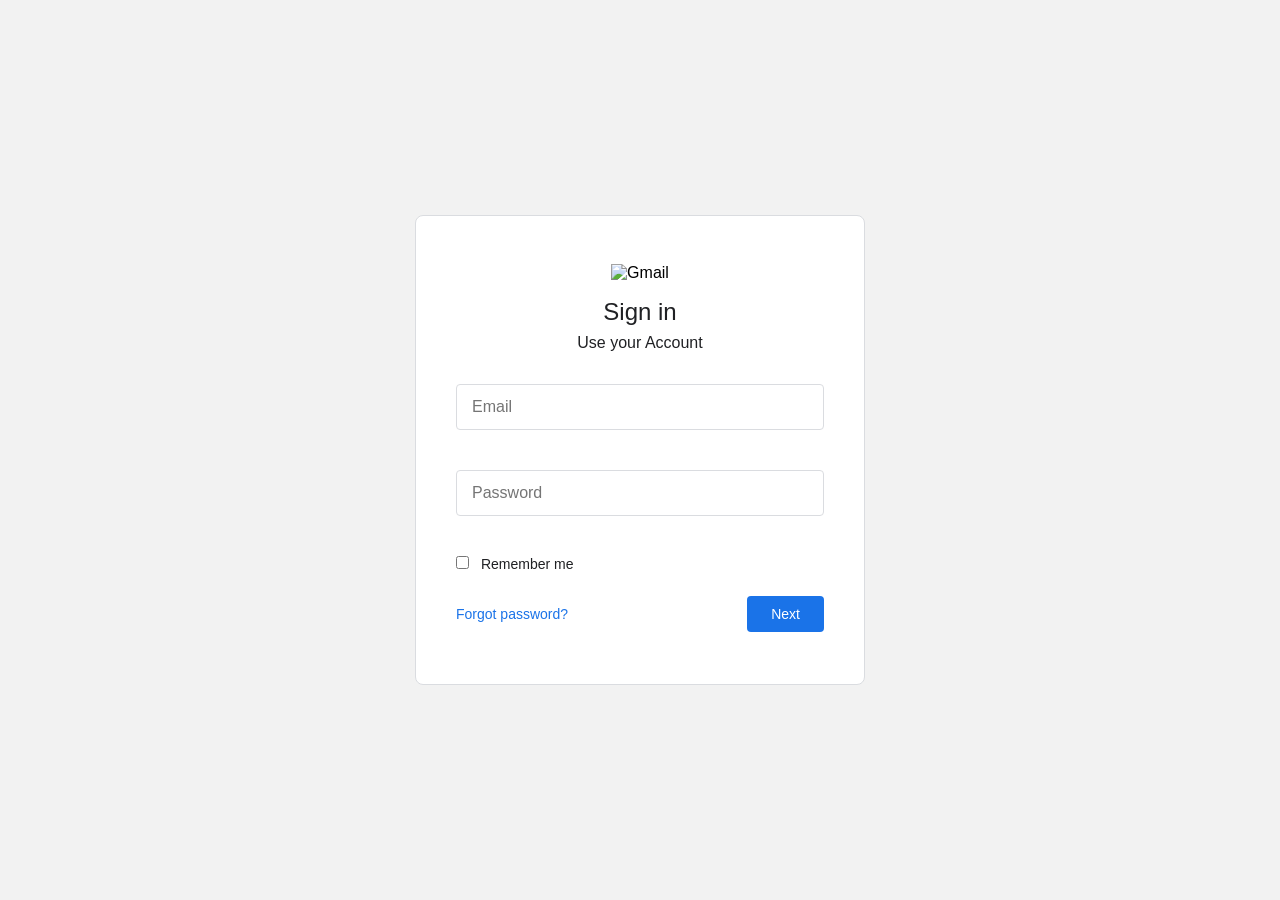
==== index.html @ 9d53e98c "Add login page with validation and session storage" ====
<!DOCTYPE html>
<html lang="en">
<head>
  <meta charset="UTF-8">
  <meta name="viewport" content="width=device-width, initial-scale=1.0">
  <title>Gmail Clone - Sign In</title>
  <link rel="stylesheet" href="css/login.css">
</head>
<body>

  <div class="login-container">
    <div class="login-box">
      <img src="assets/icons/gmail-logo.png" alt="Gmail" class="logo">
      <h1>Sign in</h1>
      <p class="subtitle">Use your Account</p>

      <form id="loginForm">
        <div class="input-group">
          <input type="email" id="email" placeholder="Email" required>
          <span class="error-message" id="emailError"></span>
        </div>

        <div class="input-group">
          <input type="password" id="password" placeholder="Password" required>
          <span class="error-message" id="passwordError"></span>
        </div>

        <div class="remember-me">
          <input type="checkbox" id="rememberMe">
          <label for="rememberMe">Remember me</label>
        </div>

        <div class="login-actions">
          <a href="#" class="forgot-link">Forgot password?</a>
          <button type="submit" id="loginBtn">Next</button>
        </div>
      </form>

      <p id="loginStatus" class="status-message"></p>
    </div>
  </div>

  <script src="js/login.js"></script>
</body>
</html>
---- css/login.css ----
* {
  margin: 0;
  padding: 0;
  box-sizing: border-box;
  font-family: 'Segoe UI', Arial, sans-serif;
}

body {
  background: #f2f2f2;
  height: 100vh;
  display: flex;
  align-items: center;
  justify-content: center;
}

.login-container {
  display: flex;
  align-items: center;
  justify-content: center;
  width: 100%;
}

.login-box {
  background: #fff;
  border: 1px solid #dadce0;
  border-radius: 8px;
  padding: 48px 40px 36px;
  width: 450px;
  text-align: center;
}

.logo {
  width: 75px;
  margin-bottom: 16px;
}

.login-box h1 {
  font-size: 24px;
  font-weight: 400;
  color: #202124;
  margin-bottom: 8px;
}

.subtitle {
  font-size: 16px;
  color: #202124;
  margin-bottom: 32px;
}

.input-group {
  margin-bottom: 20px;
  text-align: left;
}

.input-group input {
  width: 100%;
  padding: 13px 15px;
  border: 1px solid #dadce0;
  border-radius: 4px;
  font-size: 16px;
  outline: none;
}

.input-group input:focus {
  border: 2px solid #1a73e8;
}

.error-message {
  color: #d93025;
  font-size: 13px;
  display: block;
  margin-top: 4px;
  min-height: 16px;
}

.remember-me {
  text-align: left;
  margin-bottom: 24px;
  font-size: 14px;
  color: #202124;
}

.remember-me input {
  margin-right: 8px;
}

.login-actions {
  display: flex;
  justify-content: space-between;
  align-items: center;
}

.forgot-link {
  color: #1a73e8;
  font-size: 14px;
  text-decoration: none;
}

#loginBtn {
  background: #1a73e8;
  color: #fff;
  border: none;
  padding: 10px 24px;
  border-radius: 4px;
  font-size: 14px;
  font-weight: 500;
  cursor: pointer;
}

#loginBtn:hover {
  background: #1765cc;
}

.status-message {
  margin-top: 16px;
  font-size: 14px;
  color: #d93025;
}
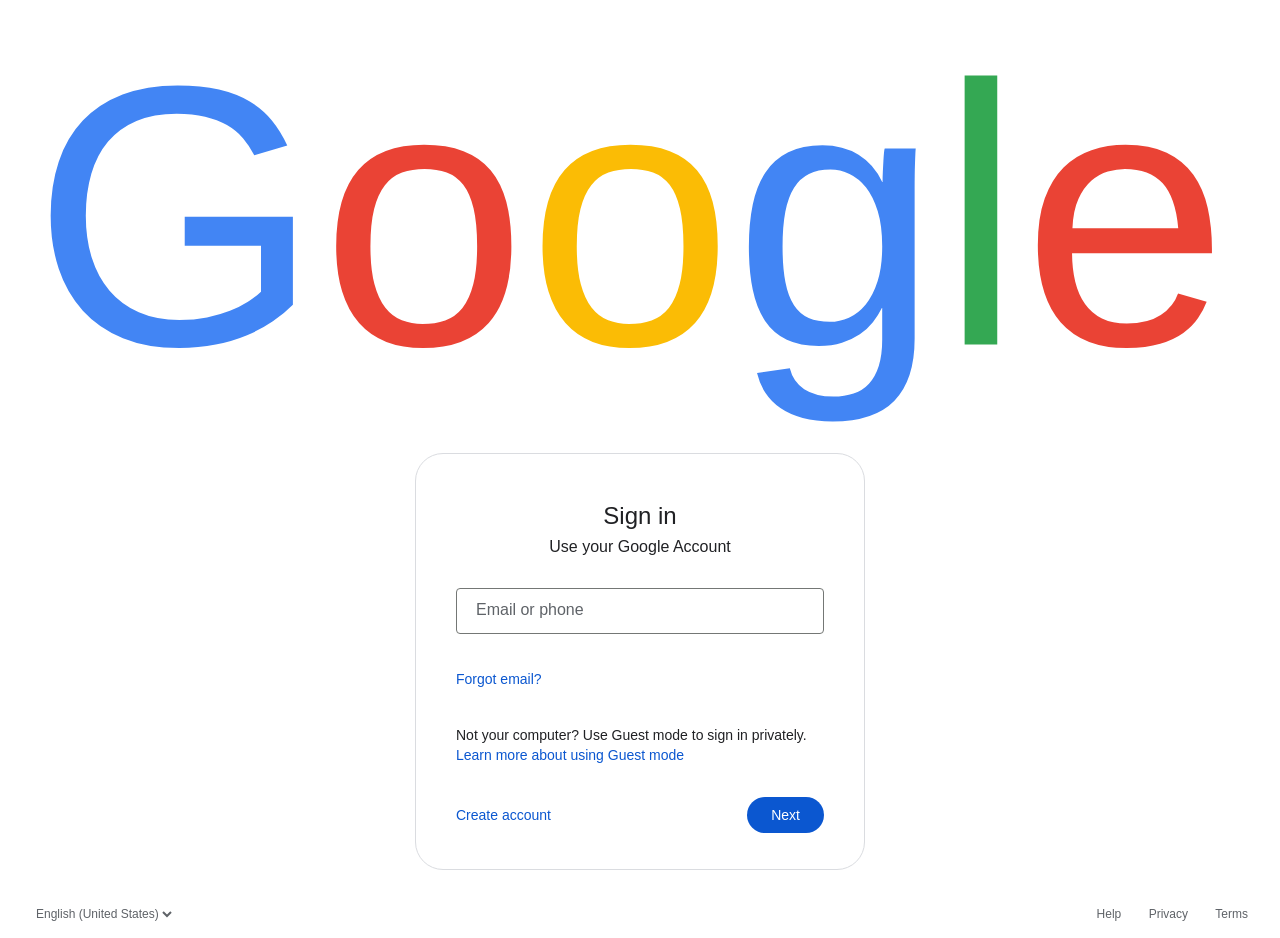
==== commit c097f54c: "Initial Gmail clone build" ====
--- a/index.html
+++ b/index.html
@@ -1,45 +1,83 @@
 <!DOCTYPE html>
 <html lang="en">
 <head>
-  <meta charset="UTF-8">
-  <meta name="viewport" content="width=device-width, initial-scale=1.0">
-  <title>Gmail Clone - Sign In</title>
-  <link rel="stylesheet" href="css/login.css">
+<meta charset="UTF-8" />
+<meta name="viewport" content="width=device-width, initial-scale=1.0" />
+<title>Sign in - Gmail Clone</title>
+<link rel="stylesheet" href="css/login.css" />
 </head>
 <body>
 
-  <div class="login-container">
-    <div class="login-box">
-      <img src="assets/icons/gmail-logo.png" alt="Gmail" class="logo">
+  <header class="login-header">
+    <svg class="google-logo" viewBox="0 0 74 24" xmlns="http://www.w3.org/2000/svg" aria-label="Google">
+      <text x="0" y="19" font-family="Product Sans, Arial, sans-serif" font-size="22">
+        <tspan fill="#4285F4">G</tspan><tspan fill="#EA4335">o</tspan><tspan fill="#FBBC05">o</tspan><tspan fill="#4285F4">g</tspan><tspan fill="#34A853">l</tspan><tspan fill="#EA4335">e</tspan>
+      </text>
+    </svg>
+  </header>
+
+  <main class="login-card" id="loginCard">
+
+    <!-- STEP 1: Email -->
+    <section class="step" id="stepEmail">
       <h1>Sign in</h1>
-      <p class="subtitle">Use your Account</p>
+      <p class="subtitle">Use your Google Account</p>
 
-      <form id="loginForm">
-        <div class="input-group">
-          <input type="email" id="email" placeholder="Email" required>
-          <span class="error-message" id="emailError"></span>
-        </div>
+      <div class="field">
+        <input type="email" id="emailInput" placeholder=" " autocomplete="username" />
+        <label for="emailInput">Email or phone</label>
+      </div>
+      <span class="error-msg" id="emailError"></span>
 
-        <div class="input-group">
-          <input type="password" id="password" placeholder="Password" required>
-          <span class="error-message" id="passwordError"></span>
-        </div>
+      <a href="#" class="link-btn">Forgot email?</a>
 
-        <div class="remember-me">
-          <input type="checkbox" id="rememberMe">
-          <label for="rememberMe">Remember me</label>
-        </div>
+      <p class="privacy-note">
+        Not your computer? Use Guest mode to sign in privately.
+        <a href="#">Learn more about using Guest mode</a>
+      </p>
 
-        <div class="login-actions">
-          <a href="#" class="forgot-link">Forgot password?</a>
-          <button type="submit" id="loginBtn">Next</button>
-        </div>
-      </form>
+      <div class="actions">
+        <a href="#" class="text-btn">Create account</a>
+        <button class="next-btn" id="nextBtn">Next</button>
+      </div>
+    </section>
 
-      <p id="loginStatus" class="status-message"></p>
+    <!-- STEP 2: Password -->
+    <section class="step hidden" id="stepPassword">
+      <h1>Welcome</h1>
+      <p class="subtitle" id="userChip"></p>
+
+      <div class="field">
+        <input type="password" id="passwordInput" placeholder=" " autocomplete="current-password" />
+        <label for="passwordInput">Enter your password</label>
+      </div>
+      <span class="error-msg" id="passError"></span>
+
+      <label class="show-pass">
+        <input type="checkbox" id="showPassword" /> Show password
+      </label>
+
+      <div class="actions">
+        <a href="#" class="text-btn" id="backBtn">Back</a>
+        <button class="next-btn" id="signInBtn">Sign in</button>
+      </div>
+
+      <p class="hint">Demo: any password with 4+ characters works.</p>
+    </section>
+
+  </main>
+
+  <footer class="login-footer">
+    <select class="lang-select">
+      <option>English (United States)</option>
+    </select>
+    <div class="footer-links">
+      <a href="#">Help</a>
+      <a href="#">Privacy</a>
+      <a href="#">Terms</a>
     </div>
-  </div>
+  </footer>
 
   <script src="js/login.js"></script>
 </body>
-</html>+</html>
--- a/css/login.css
+++ b/css/login.css
@@ -1,118 +1,188 @@
-* {
+* { box-sizing: border-box; }
+
+body {
   margin: 0;
-  padding: 0;
-  box-sizing: border-box;
-  font-family: 'Segoe UI', Arial, sans-serif;
+  font-family: "Google Sans", Roboto, Arial, sans-serif;
+  background: #fff;
+  color: #202124;
+  min-height: 100vh;
+  display: flex;
+  flex-direction: column;
 }
 
-body {
-  background: #f2f2f2;
-  height: 100vh;
+.login-header {
+  padding: 24px 0 0 32px;
+}
+
+.login-card {
+  flex: 1;
   display: flex;
   align-items: center;
   justify-content: center;
+  padding: 20px;
 }
 
-.login-container {
-  display: flex;
-  align-items: center;
-  justify-content: center;
-  width: 100%;
+.step {
+  width: 450px;
+  max-width: 100%;
+  border: 1px solid #dadce0;
+  border-radius: 28px;
+  padding: 48px 40px 36px;
+  animation: fadeIn 0.25s ease;
 }
 
-.login-box {
-  background: #fff;
-  border: 1px solid #dadce0;
-  border-radius: 8px;
-  padding: 48px 40px 36px;
-  width: 450px;
+.step.hidden { display: none; }
+
+@keyframes fadeIn {
+  from { opacity: 0; transform: translateY(6px); }
+  to { opacity: 1; transform: translateY(0); }
+}
+
+.step h1 {
+  font-size: 24px;
+  font-weight: 400;
+  margin: 0 0 8px;
   text-align: center;
 }
 
-.logo {
-  width: 75px;
-  margin-bottom: 16px;
-}
-
-.login-box h1 {
-  font-size: 24px;
-  font-weight: 400;
-  color: #202124;
-  margin-bottom: 8px;
-}
-
 .subtitle {
+  text-align: center;
   font-size: 16px;
-  color: #202124;
-  margin-bottom: 32px;
-}
-
-.input-group {
-  margin-bottom: 20px;
-  text-align: left;
-}
-
-.input-group input {
-  width: 100%;
-  padding: 13px 15px;
-  border: 1px solid #dadce0;
-  border-radius: 4px;
-  font-size: 16px;
-  outline: none;
-}
-
-.input-group input:focus {
-  border: 2px solid #1a73e8;
-}
-
-.error-message {
-  color: #d93025;
-  font-size: 13px;
-  display: block;
-  margin-top: 4px;
-  min-height: 16px;
-}
-
-.remember-me {
-  text-align: left;
-  margin-bottom: 24px;
-  font-size: 14px;
+  margin: 0 0 32px;
   color: #202124;
 }
 
-.remember-me input {
-  margin-right: 8px;
+.field {
+  position: relative;
+  margin-bottom: 6px;
 }
 
-.login-actions {
-  display: flex;
-  justify-content: space-between;
-  align-items: center;
+.field input {
+  width: 100%;
+  padding: 13px 15px;
+  font-size: 16px;
+  border: 1px solid #747775;
+  border-radius: 4px;
+  outline: none;
+  background: transparent;
 }
 
-.forgot-link {
-  color: #1a73e8;
-  font-size: 14px;
-  text-decoration: none;
+.field input:focus {
+  border: 2px solid #0b57d0;
+  padding: 12px 14px;
 }
 
-#loginBtn {
-  background: #1a73e8;
+.field label {
+  position: absolute;
+  left: 16px;
+  top: 13px;
+  font-size: 16px;
+  color: #5f6368;
+  background: #fff;
+  padding: 0 4px;
+  pointer-events: none;
+  transition: 0.15s ease all;
+}
+
+.field input:focus + label,
+.field input:not(:placeholder-shown) + label {
+  top: -9px;
+  font-size: 12px;
+  color: #0b57d0;
+}
+
+.error-msg {
+  display: block;
+  min-height: 18px;
+  color: #d93025;
+  font-size: 12px;
+  margin: 4px 0 12px 4px;
+}
+
+.link-btn {
+  display: inline-block;
+  color: #0b57d0;
+  text-decoration: none;
+  font-size: 14px;
+  font-weight: 500;
+  margin-bottom: 24px;
+}
+.link-btn:hover { text-decoration: underline; }
+
+.privacy-note {
+  font-size: 14px;
+  color: #202124;
+  line-height: 20px;
+  margin-bottom: 32px;
+}
+.privacy-note a { color: #0b57d0; text-decoration: none; }
+.privacy-note a:hover { text-decoration: underline; }
+
+.actions {
+  display: flex;
+  align-items: center;
+  justify-content: space-between;
+}
+
+.text-btn {
+  color: #0b57d0;
+  text-decoration: none;
+  font-size: 14px;
+  font-weight: 500;
+}
+.text-btn:hover { text-decoration: underline; }
+
+.next-btn {
+  background: #0b57d0;
   color: #fff;
   border: none;
+  border-radius: 20px;
   padding: 10px 24px;
-  border-radius: 4px;
   font-size: 14px;
   font-weight: 500;
   cursor: pointer;
 }
+.next-btn:hover { background: #0842a0; box-shadow: 0 1px 3px rgba(0,0,0,.3); }
 
-#loginBtn:hover {
-  background: #1765cc;
+.show-pass {
+  display: flex;
+  align-items: center;
+  gap: 8px;
+  font-size: 14px;
+  margin: 8px 0 32px;
 }
 
-.status-message {
-  margin-top: 16px;
-  font-size: 14px;
-  color: #d93025;
-}+.hint {
+  font-size: 12px;
+  color: #5f6368;
+  text-align: center;
+  margin-top: 24px;
+}
+
+.login-footer {
+  display: flex;
+  justify-content: space-between;
+  align-items: center;
+  padding: 16px 32px;
+  font-size: 12px;
+  color: #5f6368;
+}
+
+.lang-select {
+  border: none;
+  background: transparent;
+  color: #5f6368;
+  font-size: 12px;
+}
+
+.footer-links a {
+  color: #5f6368;
+  text-decoration: none;
+  margin-left: 24px;
+}
+.footer-links a:hover { text-decoration: underline; }
+
+@media (max-width: 500px) {
+  .step { padding: 32px 20px; border: none; }
+  .footer-links a { margin-left: 12px; }
+}
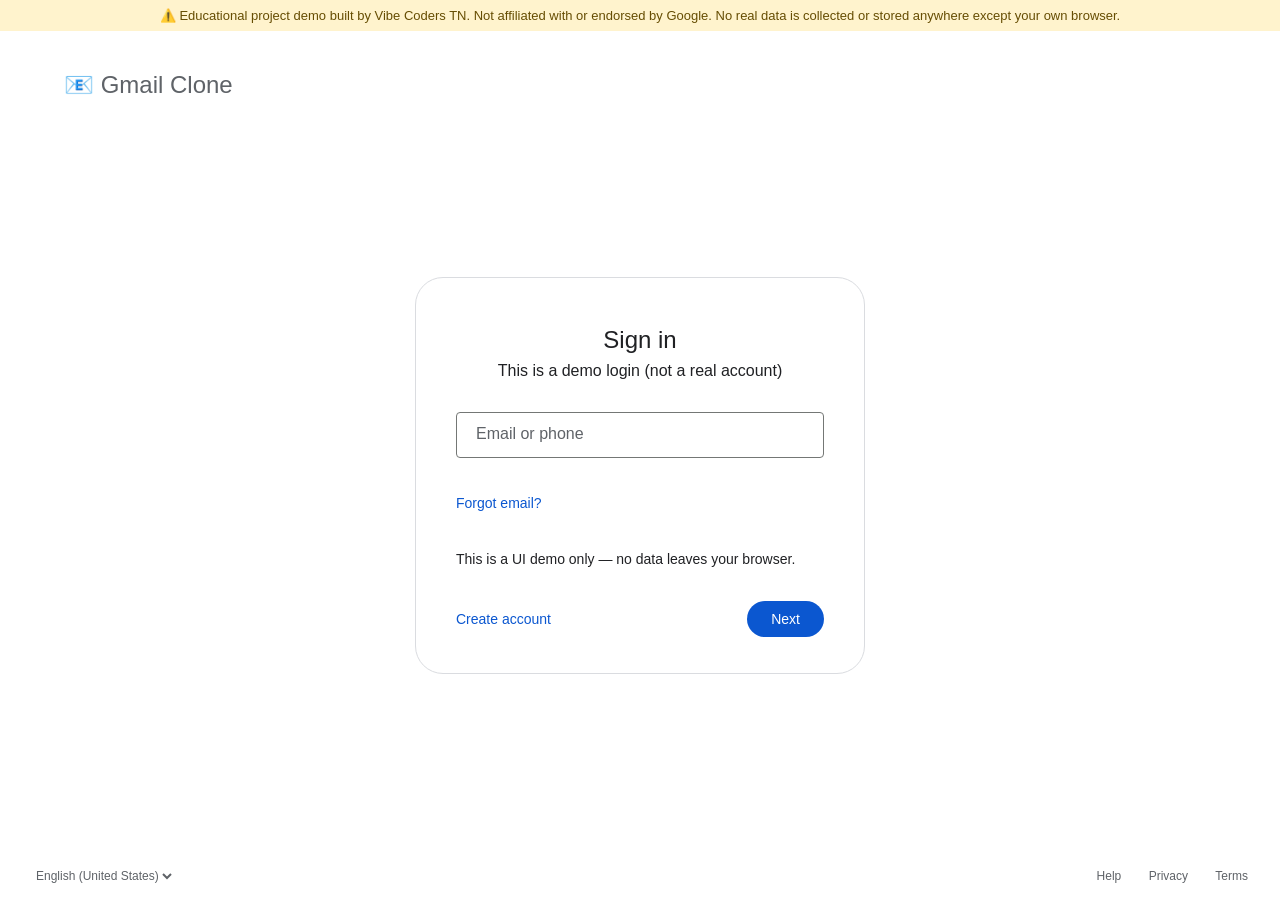
==== commit 931e86ca: "Remove Google branding to avoid phishing false-positive" ====
--- a/index.html
+++ b/index.html
@@ -3,17 +3,19 @@
 <head>
 <meta charset="UTF-8" />
 <meta name="viewport" content="width=device-width, initial-scale=1.0" />
-<title>Sign in - Gmail Clone</title>
+<title>Sign in - Gmail Clone (Student Demo)</title>
 <link rel="stylesheet" href="css/login.css" />
 </head>
 <body>
 
+  <div style="background:#fff3cd;color:#664d03;text-align:center;padding:8px;font-size:13px;">
+    ⚠️ Educational project demo built by Vibe Coders TN. Not affiliated with or endorsed by Google. No real data is collected or stored anywhere except your own browser.
+  </div>
+
   <header class="login-header">
-    <svg class="google-logo" viewBox="0 0 74 24" xmlns="http://www.w3.org/2000/svg" aria-label="Google">
-      <text x="0" y="19" font-family="Product Sans, Arial, sans-serif" font-size="22">
-        <tspan fill="#4285F4">G</tspan><tspan fill="#EA4335">o</tspan><tspan fill="#FBBC05">o</tspan><tspan fill="#4285F4">g</tspan><tspan fill="#34A853">l</tspan><tspan fill="#EA4335">e</tspan>
-      </text>
-    </svg>
+    <h2 style="margin:16px 0 0 32px;font-weight:500;color:#5f6368;font-family:Roboto,Arial,sans-serif;">
+      📧 Gmail Clone
+    </h2>
   </header>
 
   <main class="login-card" id="loginCard">
@@ -21,7 +23,7 @@
     <!-- STEP 1: Email -->
     <section class="step" id="stepEmail">
       <h1>Sign in</h1>
-      <p class="subtitle">Use your Google Account</p>
+      <p class="subtitle">This is a demo login (not a real account)</p>
 
       <div class="field">
         <input type="email" id="emailInput" placeholder=" " autocomplete="username" />
@@ -32,8 +34,7 @@
       <a href="#" class="link-btn">Forgot email?</a>
 
       <p class="privacy-note">
-        Not your computer? Use Guest mode to sign in privately.
-        <a href="#">Learn more about using Guest mode</a>
+        This is a UI demo only — no data leaves your browser.
       </p>
 
       <div class="actions">
@@ -80,4 +81,4 @@
 
   <script src="js/login.js"></script>
 </body>
-</html>
+</html>
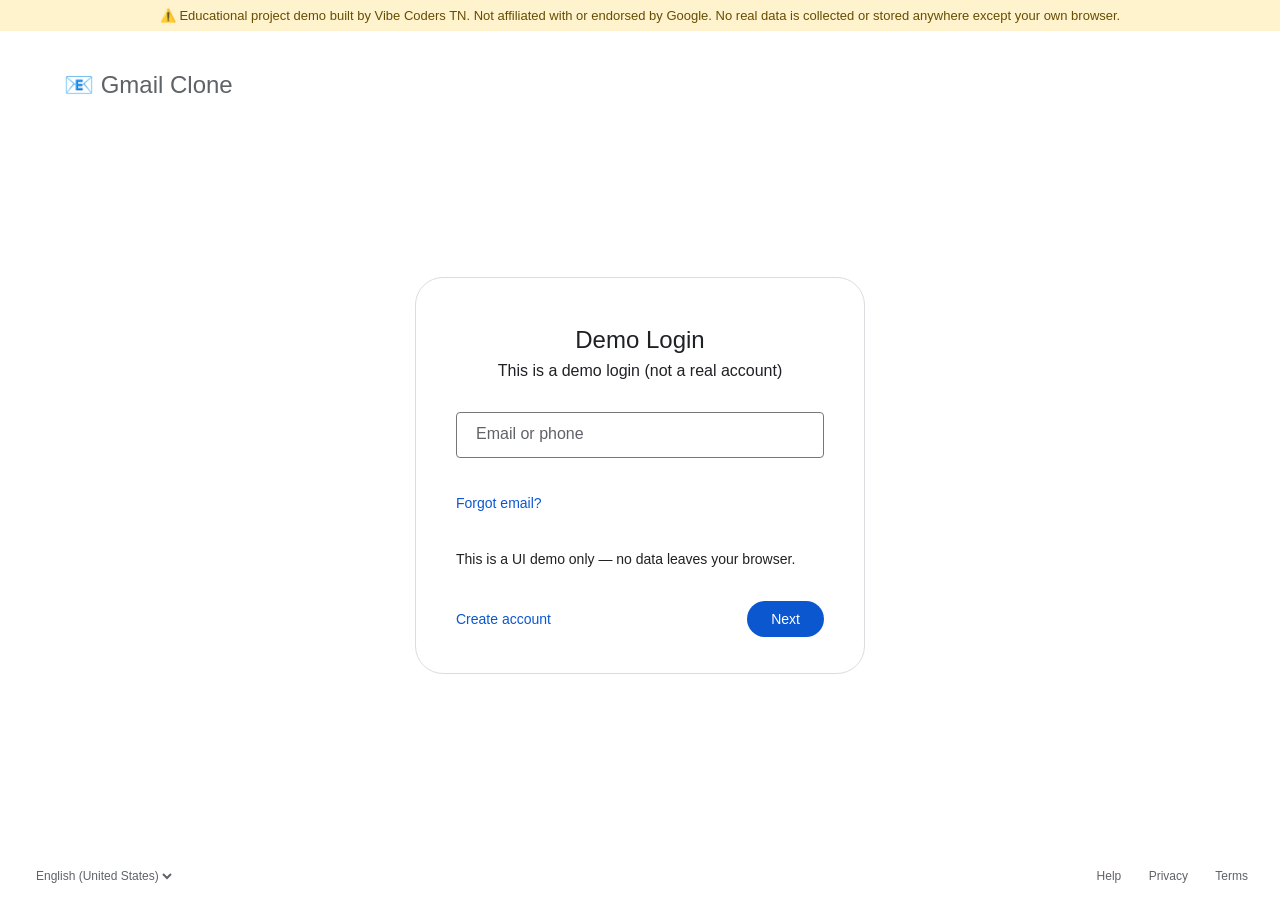
==== commit 4382060b: "Remove password-style inputs to avoid phishing false-positive" ====
--- a/index.html
+++ b/index.html
@@ -3,7 +3,7 @@
 <head>
 <meta charset="UTF-8" />
 <meta name="viewport" content="width=device-width, initial-scale=1.0" />
-<title>Sign in - Gmail Clone (Student Demo)</title>
+<title>Demo Login - Gmail Clone</title>
 <link rel="stylesheet" href="css/login.css" />
 </head>
 <body>
@@ -22,11 +22,11 @@
 
     <!-- STEP 1: Email -->
     <section class="step" id="stepEmail">
-      <h1>Sign in</h1>
+      <h1>Demo Login</h1>
       <p class="subtitle">This is a demo login (not a real account)</p>
 
       <div class="field">
-        <input type="email" id="emailInput" placeholder=" " autocomplete="username" />
+        <input type="text" id="emailInput" placeholder=" " autocomplete="off" />
         <label for="emailInput">Email or phone</label>
       </div>
       <span class="error-msg" id="emailError"></span>
@@ -49,7 +49,7 @@
       <p class="subtitle" id="userChip"></p>
 
       <div class="field">
-        <input type="password" id="passwordInput" placeholder=" " autocomplete="current-password" />
+        <input type="text" id="passwordInput" placeholder=" " autocomplete="off" data-demo="password-field" />
         <label for="passwordInput">Enter your password</label>
       </div>
       <span class="error-msg" id="passError"></span>
@@ -60,7 +60,7 @@
 
       <div class="actions">
         <a href="#" class="text-btn" id="backBtn">Back</a>
-        <button class="next-btn" id="signInBtn">Sign in</button>
+        <button class="next-btn" id="signInBtn">Enter Demo</button>
       </div>
 
       <p class="hint">Demo: any password with 4+ characters works.</p>
